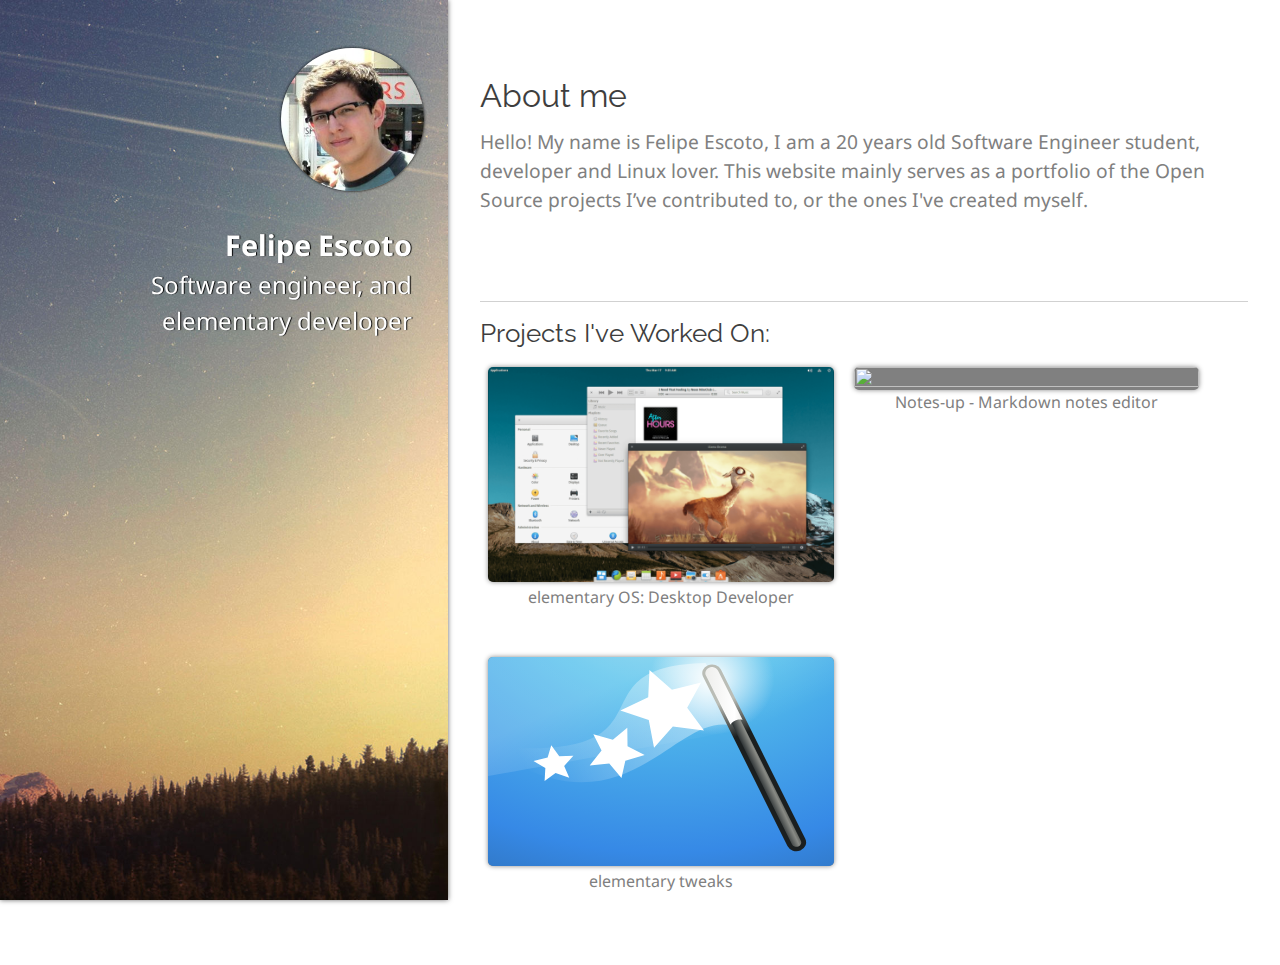
==== index.html @ 6a5de56e "Fixed Notes-up image" ====
<!DOCTYPE HTML>



<html>
<head>
    <title>Felipe Escoto</title>
    <meta charset="utf-8" />
    <meta name="viewport" content="width=device-width, initial-scale=1" />
    <link rel="stylesheet" href="assets/css/main.css" />
</head>
<body>
    <header class="paralax" id="sidebar">
        <img class="avatar" src="images/profile.jpg"/>
        <p> <b>Felipe Escoto</b><br> Software engineer, and elementary developer </p>
    </header>

    <div id="main">
        <!-- Who am i -->
        <section id="who">
            <h1> About me </h1>
            <p> Hello! My name is Felipe Escoto, I am a 20 years old Software Engineer student, developer and Linux lover. This website mainly serves as a portfolio of the Open Source projects I’ve contributed to, or the ones I've created myself.   </p>
        </section> 

        <!-- My projects -->
        <section id="projects">
            <h2> Projects I've Worked On:</h2>

            <div class="item">
                <a href="https://elementary.io">
                    <img src="images/elementary.png"/></a>
                <span class="caption"> elementary OS: Desktop Developer</span>
            </div>

            <div class="item">
                <a href="https://github.com/Philip-Scott/Notes-up">
                    <img src="https://raw.githubusercontent.com/Philip-Scott/Notes-up/c98b2e911dd9bfe424bd66f83ceecf088f46f2df/Screenshot.png"/></a>
                <span class="caption">Notes-up - Markdown notes editor</span>
            </div>

            <div class="item">
                <a href="https://github.com/elementary-tweaks/elementary-tweaks">
                    <img src="images/preferences-desktop-tweaks.svg"/> </a>
                <span class="caption"> elementary tweaks</span>
            </div>
        </section>
    </div>
</body>
</html>
---- assets/css/main.css ----
@import url(https://fonts.googleapis.com/css?family=Raleway);
@import url(https://fonts.googleapis.com/css?family=Noto+Sans);

/* Reset */
html, body, div, span, applet, object, iframe, h1, h2, h3, h4, h5, h6, p, blockquote, pre, a, abbr, acronym, address, big, cite, code, del, dfn, em, img, ins, kbd, q, s, samp, small, strike, strong, sub, sup, tt, var, b, u, i, center, dl, dt, dd, ol, ul, li, fieldset, form, label, legend, table, caption, tbody, tfoot, thead, tr, th, td, article, aside, canvas, details, embed, figure, figcaption, footer, header, hgroup, menu, nav, output, ruby, section, summary, time, mark, audio, video {
		margin: 0;
		padding: 0;
		border: 0;
		font-size: 100%;
		font: inherit;
		vertical-align: baseline;
	}

article, aside, details, figcaption, figure, footer, header, hgroup, menu, nav, section {
		display: block;
	}

	body {
		line-height: 1;
	}

	ol, ul {
		list-style: none;
	}

	blockquote, q {
		quotes: none;
	}

	blockquote:before, blockquote:after, q:before, q:after {
		content: '';
		content: none;
	}

	table {
		border-collapse: collapse;
		border-spacing: 0;
	}

	body {
		-webkit-text-size-adjust: none;
	}

/* Text Styles */

h1 {
    font-size: 2em;
    font-family: Raleway;
    margin-bottom: 0.5em;
    color:rgb(62, 62, 62);
}

h2 {
    font-size: 1.6em;
    font-family: Raleway;
    margin-bottom: 0.5em;
    color:rgb(62, 62, 62);
}

p, .caption {
    font-size: 1.2em;
    font-family: Noto Sans;
    padding-bottom: 2em;
    color: #808080;
    line-height: 1.5;
}




/* Blocks */

/*Sidebar */
#sidebar {
    float: left;
    position: fixed;
    max-width: 35%;
    min-height: 100%;
    height: 100%;
    background: url("background.jpg") right bottom;
    background-size: cover;
    background-repeat: no-repeat;
    box-shadow: 0px 0px 5px #666;
}

#sidebar p {
    font-size: 1.5em;
    margin: 3em 1.5em 1em 4em;
    text-shadow: 1px 0px 1px #000;
    text-align: right;
    color: white;
}

#sidebar b {
    font-size: 1.2em;
    font-weight: bold;
}

@media screen and (max-width: 1200px) {
    #sidebar p {
        font-size: 1.3em;
    }
}

@media screen and (max-width: 980px) {
    #sidebar {
        float: none;
        position: static;
        max-width: 100%;
        height: 100%;
    }

    #sidebar p {
        padding: 3em 1em 0 1em;
        margin: 0 1em 1em 0;
    }
}

footer {
    display: none;
    color: red;
    background-color: darkslategrey;
    background: url("background.jpg") right bottom;
    background-size: cover;
    background-repeat: no-repeat;
}

#main {
    max-width: 60em;
    margin-left: 35%;
    padding: 2em;
    height: 100%;
    min-height: 100%;

}

@media screen and (max-width: 980px) {
    #main {
        max-width: 100%;
        margin-left: 0em;
        margin-right: 0em;
    }

    footer {
        display: block;
    }

    p {
        font-size: 1em;
    }

    h2 {
        font-size: 1.4em;
    }

    section {
        margin 2em;
    }
}

#main section {
    margin-top: 3em;
}

section + section:before {
    margin-bottom: 1em;
    border-top: solid 1px;
    color: #d1d1d1;
    bottom: 0;
    content: '';
    display: inline-block;
    left: 0;
    position: static;
    width: 100%;
}

#who {

}

/* Project Items */
div.item {
    vertical-align: top;
    display: inline-block;
    text-align: center;
    width: 45%;
    margin: 0.5em 0.5em 0.5em 0.5em;
}

.item img {
    width: 100%;
    height: 100%;
    background-color: grey;
    border-radius: 5px;
    box-shadow: 0px 0px 5px #888888;
    border: 1px rgba(255, 106, 106, 0.77);
}

a img:hover {
    box-shadow: 0px 0px 5px 1px #666;
}

.caption {
    display: block;
    font-size: 1em;
}

@media screen and (max-width: 980px) {
    div.item {
        vertical-align: top;
        display: inline-block;
        text-align: center;
        width: 100%;
    }
}

.avatar {
    float: right;
    display: block;
    margin-bottom: 2em;
    margin-left: 100%;
    margin-right: 1.5em;
    margin-top: 3em;
    align-content: flex-end;
    max-width: 32%;
    max-height: 150px;
    width: auto;
    height: auto;
    border: 1px rgba(106, 106, 106, 0.77);
    border-radius: 50%;
    box-shadow: 0px 0px 3px #000;
}
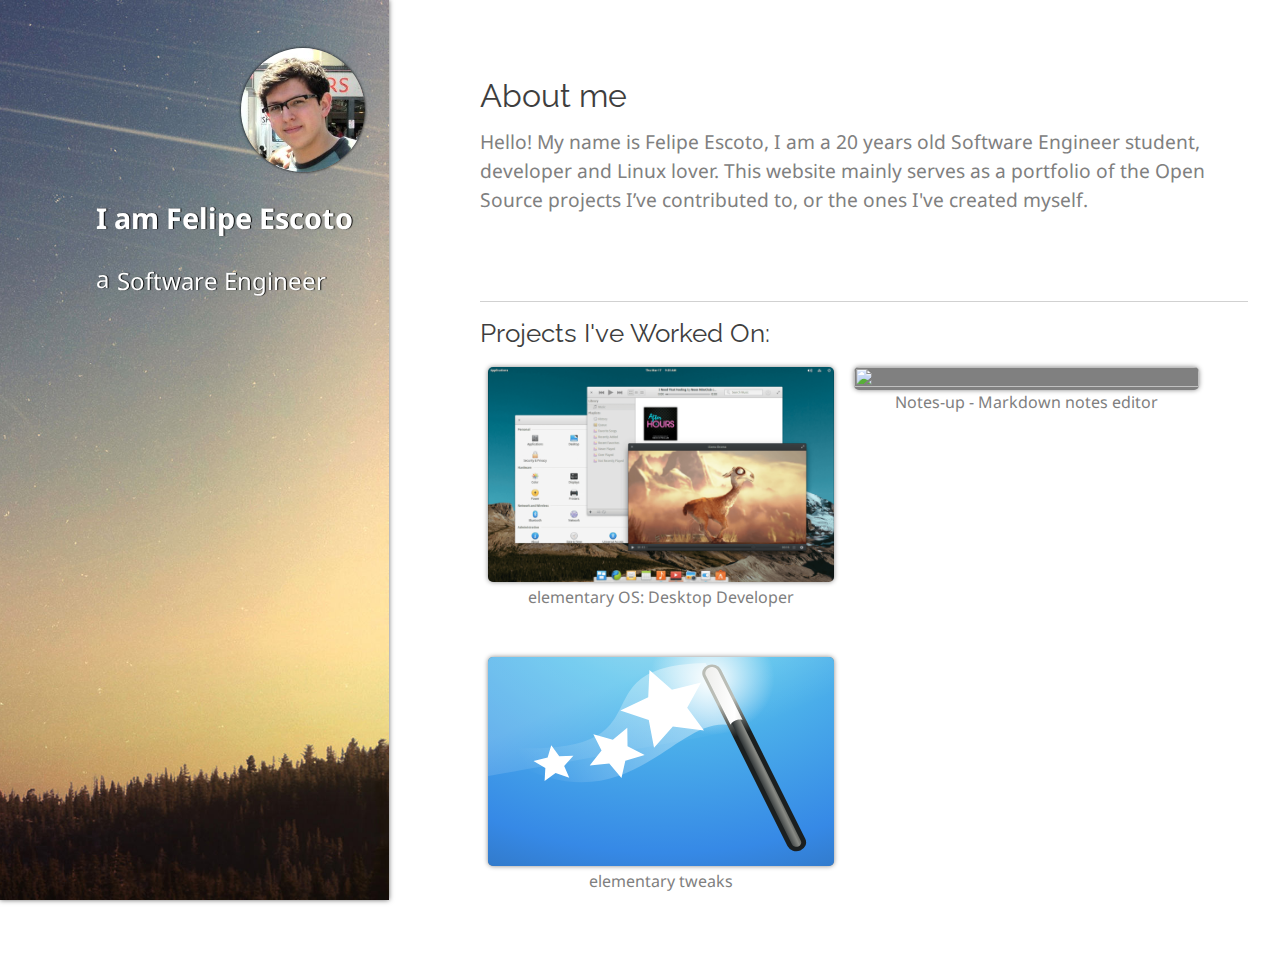
==== commit 0af70006: "Carousel" ====
--- a/index.html
+++ b/index.html
@@ -7,12 +7,26 @@
     <title>Felipe Escoto</title>
     <meta charset="utf-8" />
     <meta name="viewport" content="width=device-width, initial-scale=1" />
-    <link rel="stylesheet" href="assets/css/main.css" />
+    <script src="/assets/js/jquery-1.12.4.min.js"></script>
+    <script type="text/javascript" src="/assets/js/carrusel.js"></script>
+    <link rel="stylesheet" href="/assets/css/animate.css">
+    <link rel="stylesheet" href="/assets/css/main.css" />
 </head>
 <body>
     <header class="paralax" id="sidebar">
-        <img class="avatar" src="images/profile.jpg"/>
-        <p> <b>Felipe Escoto</b><br> Software engineer, and elementary developer </p>
+        <img class="avatar" src="images/profile.jpg"/><div>
+        <b>I am Felipe Escoto</b>
+        </div><div>a
+        <ul id="carousel">
+            <li class="carouselI">Software Engineer</li>
+            <li class="carouselI">Wizeline Engineer</li>
+            <li class="carouselI">App Developer</li>
+        </ul></div>
+        <script>
+            $(document).ready(function() {
+                $('#carousel').carousel("carousel");
+            });
+        </script>
     </header>
 
     <div id="main">
@@ -21,7 +35,8 @@
             <h1> About me </h1>
             <p> Hello! My name is Felipe Escoto, I am a 20 years old Software Engineer student, developer and Linux lover. This website mainly serves as a portfolio of the Open Source projects I’ve contributed to, or the ones I've created myself.   </p>
         </section> 
-
+        
+        
         <!-- My projects -->
         <section id="projects">
             <h2> Projects I've Worked On:</h2>
--- a/assets/css/main.css
+++ b/assets/css/main.css
@@ -11,6 +11,22 @@
 		vertical-align: baseline;
 	}
 
+/* Carrousel */
+#carousel {
+    margin: 0.5em 1.5em 0.8em 0.1em;
+    display: inline-block;
+}
+
+.carouselI {
+    position: absolute;
+    visibility: hidden;
+}
+
+.carouselI.animated {
+    visibility: visible;
+    display: inline-block;
+}
+
 article, aside, details, figcaption, figure, footer, header, hgroup, menu, nav, section {
 		display: block;
 	}
@@ -72,6 +88,7 @@
 
 /*Sidebar */
 #sidebar {
+    font-family: Noto Sans;
     float: left;
     position: fixed;
     max-width: 35%;
@@ -83,12 +100,16 @@
     box-shadow: 0px 0px 5px #666;
 }
 
-#sidebar p {
+#sidebar div {
     font-size: 1.5em;
-    margin: 3em 1.5em 1em 4em;
+    margin: 0.5em 1.5em 1em 4em;
     text-shadow: 1px 0px 1px #000;
-    text-align: right;
+    text-align: left;
     color: white;
+}
+
+#sidebar > #carousel {
+    
 }
 
 #sidebar b {
@@ -97,7 +118,7 @@
 }
 
 @media screen and (max-width: 1200px) {
-    #sidebar p {
+    #sidebar div {
         font-size: 1.3em;
     }
 }
@@ -110,7 +131,7 @@
         height: 100%;
     }
 
-    #sidebar p {
+    #sidebar div {
         padding: 3em 1em 0 1em;
         margin: 0 1em 1em 0;
     }
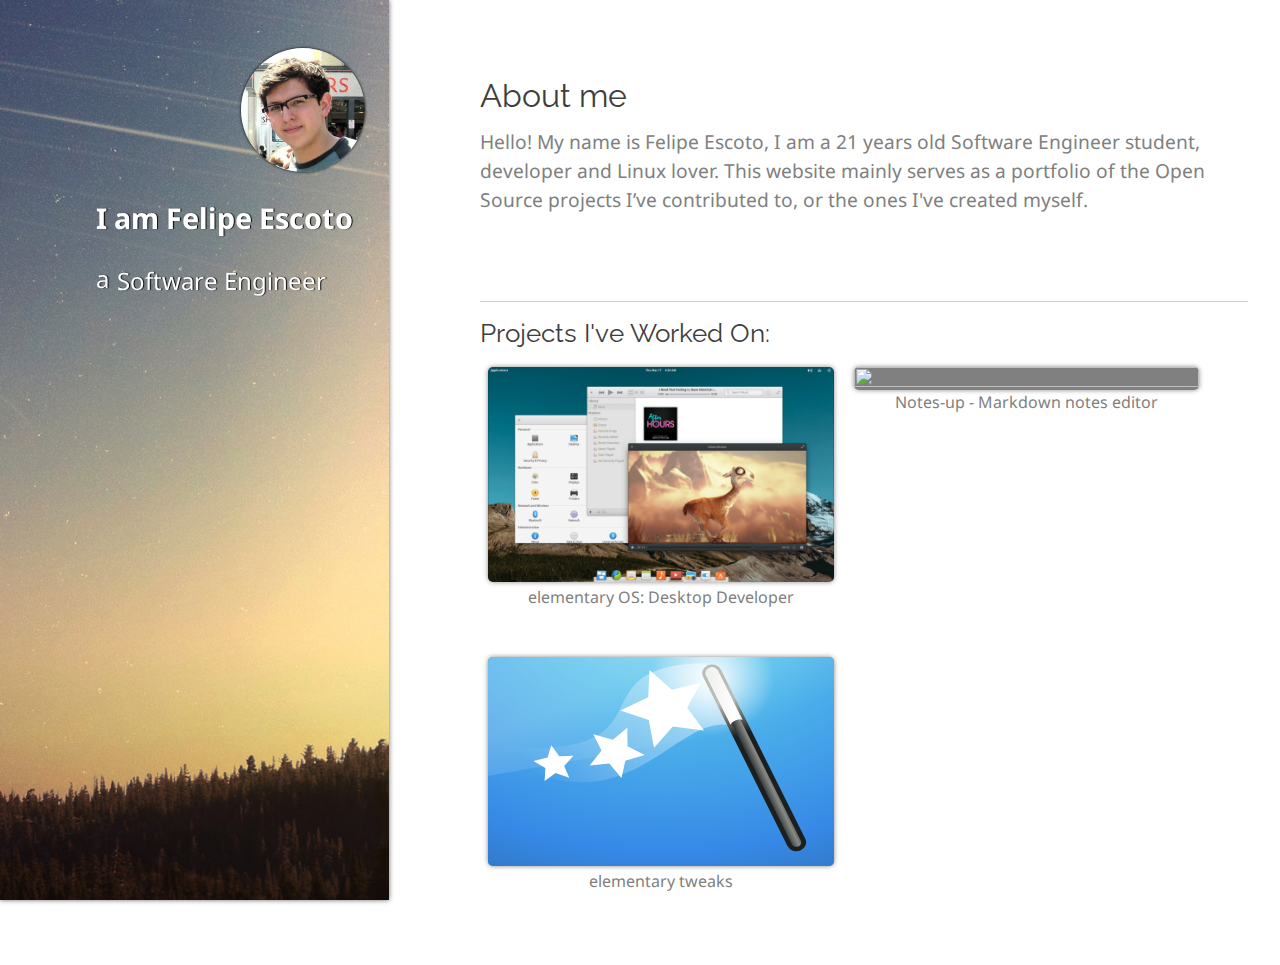
==== commit 0240906c: "Update index.html" ====
--- a/index.html
+++ b/index.html
@@ -33,7 +33,7 @@
         <!-- Who am i -->
         <section id="who">
             <h1> About me </h1>
-            <p> Hello! My name is Felipe Escoto, I am a 20 years old Software Engineer student, developer and Linux lover. This website mainly serves as a portfolio of the Open Source projects I’ve contributed to, or the ones I've created myself.   </p>
+            <p> Hello! My name is Felipe Escoto, I am a 21 years old Software Engineer student, developer and Linux lover. This website mainly serves as a portfolio of the Open Source projects I’ve contributed to, or the ones I've created myself.</p>
         </section> 
         
         
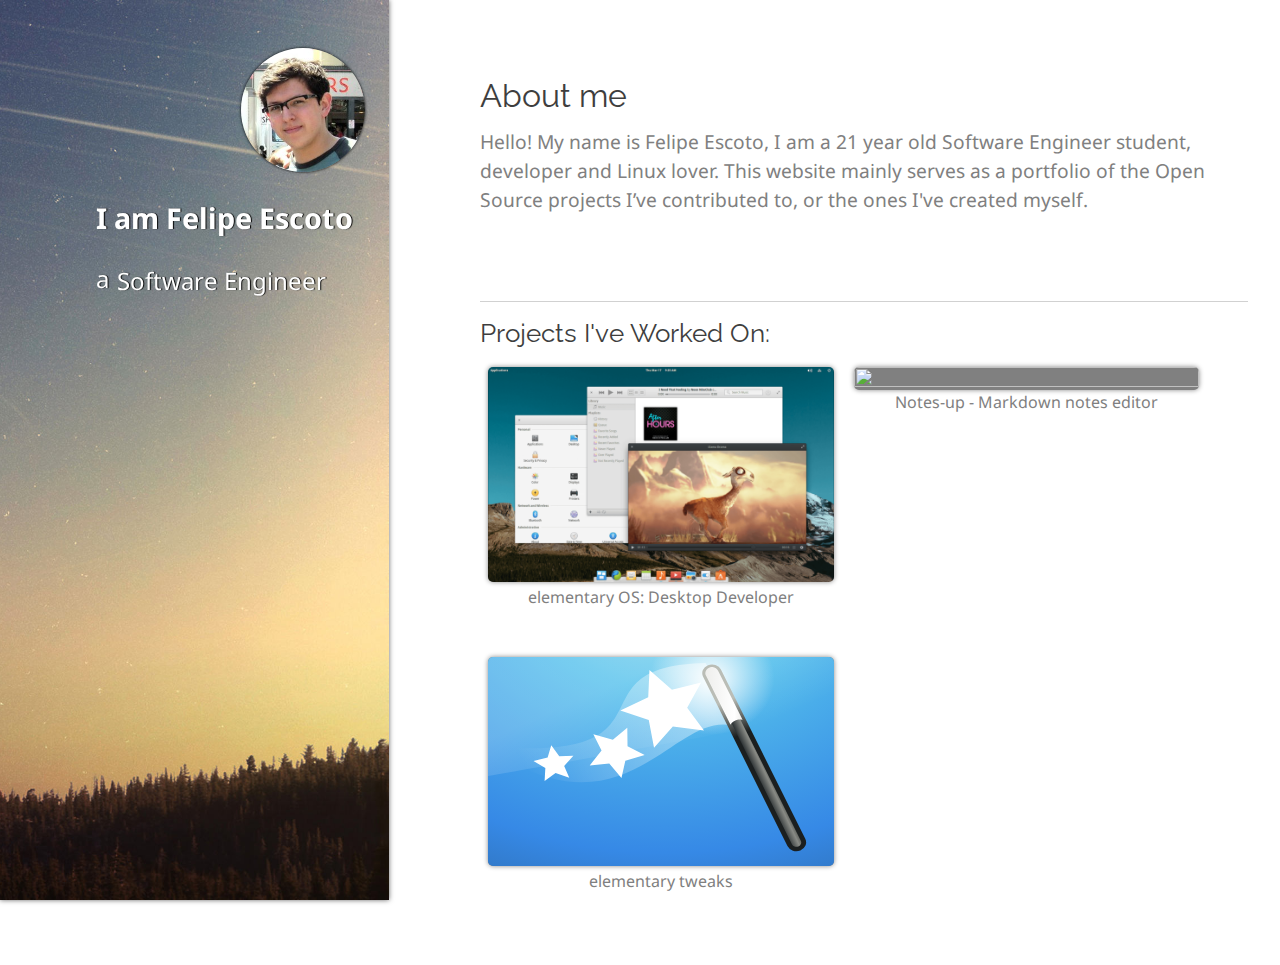
==== commit 424438de: "Update index.html" ====
--- a/index.html
+++ b/index.html
@@ -33,7 +33,7 @@
         <!-- Who am i -->
         <section id="who">
             <h1> About me </h1>
-            <p> Hello! My name is Felipe Escoto, I am a 21 years old Software Engineer student, developer and Linux lover. This website mainly serves as a portfolio of the Open Source projects I’ve contributed to, or the ones I've created myself.</p>
+            <p> Hello! My name is Felipe Escoto, I am a 21 year old Software Engineer student, developer and Linux lover. This website mainly serves as a portfolio of the Open Source projects I’ve contributed to, or the ones I've created myself.</p>
         </section> 
         
         
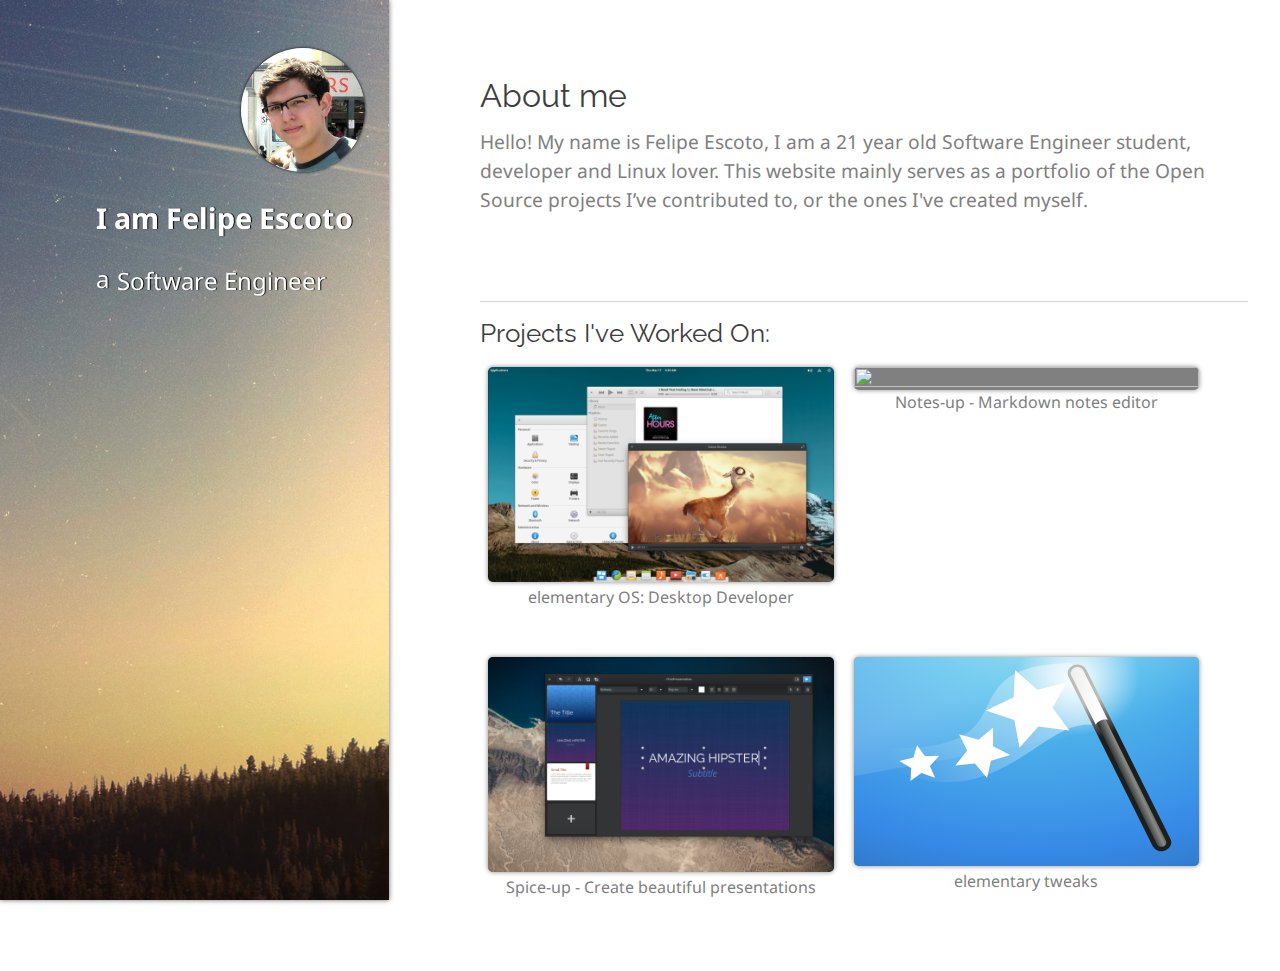
==== commit f216db48: "Add Spice-up to projects" ====
--- a/index.html
+++ b/index.html
@@ -53,6 +53,12 @@
                 <span class="caption">Notes-up - Markdown notes editor</span>
             </div>
 
+           <div class="item">
+                <a href="https://github.com/Philip-Scott/Spice-up">
+                    <img src="images/Spice-up.png"/></a>
+                <span class="caption">Spice-up - Create beautiful presentations</span>
+            </div>
+           
             <div class="item">
                 <a href="https://github.com/elementary-tweaks/elementary-tweaks">
                     <img src="images/preferences-desktop-tweaks.svg"/> </a>
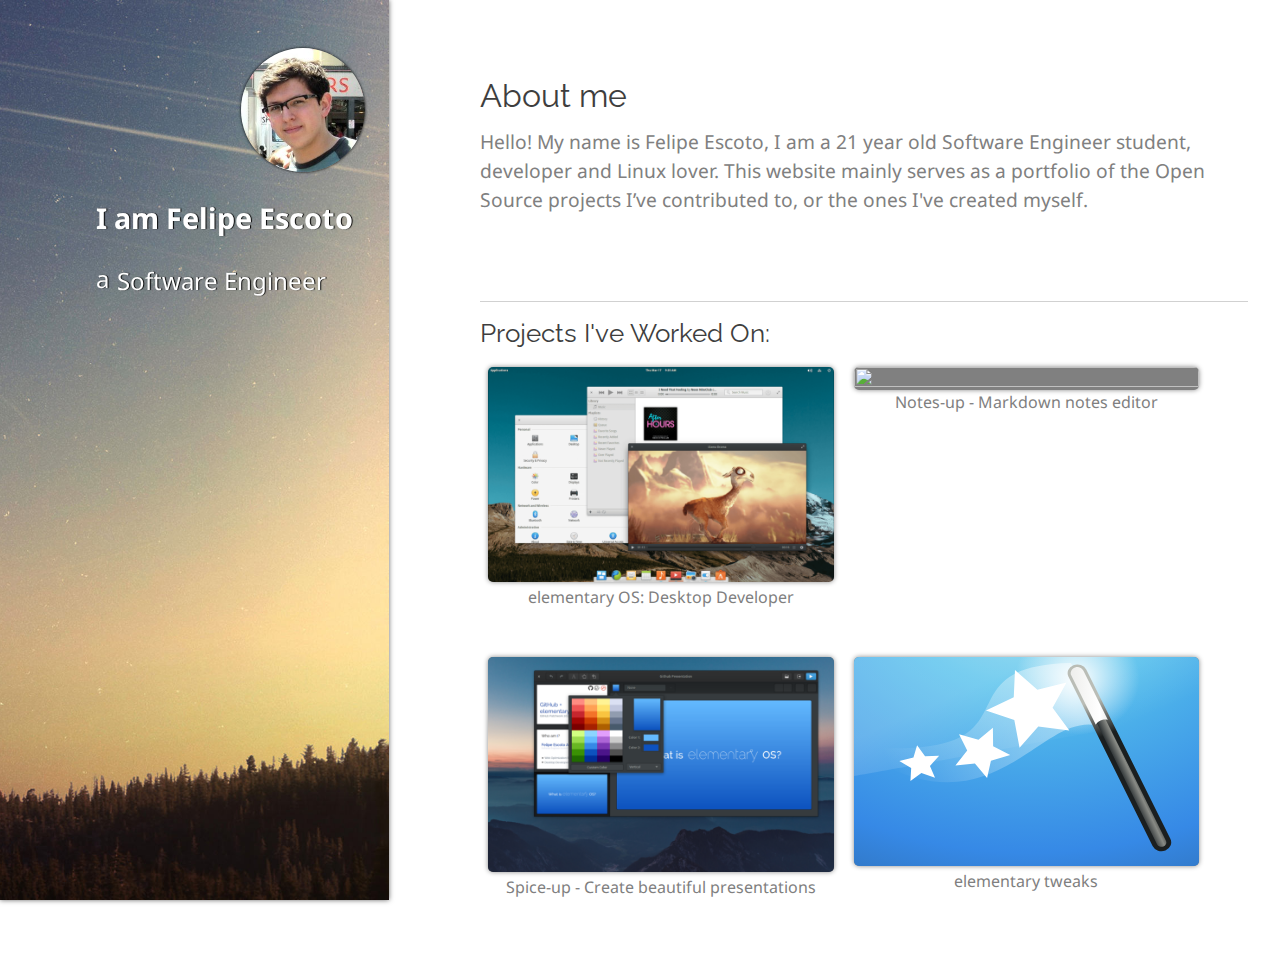
==== commit b1dc19b9: "Update Spice-Up on main page" ====
--- a/index.html
+++ b/index.html
@@ -34,9 +34,8 @@
         <section id="who">
             <h1> About me </h1>
             <p> Hello! My name is Felipe Escoto, I am a 21 year old Software Engineer student, developer and Linux lover. This website mainly serves as a portfolio of the Open Source projects I’ve contributed to, or the ones I've created myself.</p>
-        </section> 
-        
-        
+        </section>
+
         <!-- My projects -->
         <section id="projects">
             <h2> Projects I've Worked On:</h2>
@@ -54,11 +53,11 @@
             </div>
 
            <div class="item">
-                <a href="https://github.com/Philip-Scott/Spice-up">
+                <a href="http://philip-scott.github.io/spice-up/">
                     <img src="images/Spice-up.png"/></a>
                 <span class="caption">Spice-up - Create beautiful presentations</span>
             </div>
-           
+
             <div class="item">
                 <a href="https://github.com/elementary-tweaks/elementary-tweaks">
                     <img src="images/preferences-desktop-tweaks.svg"/> </a>
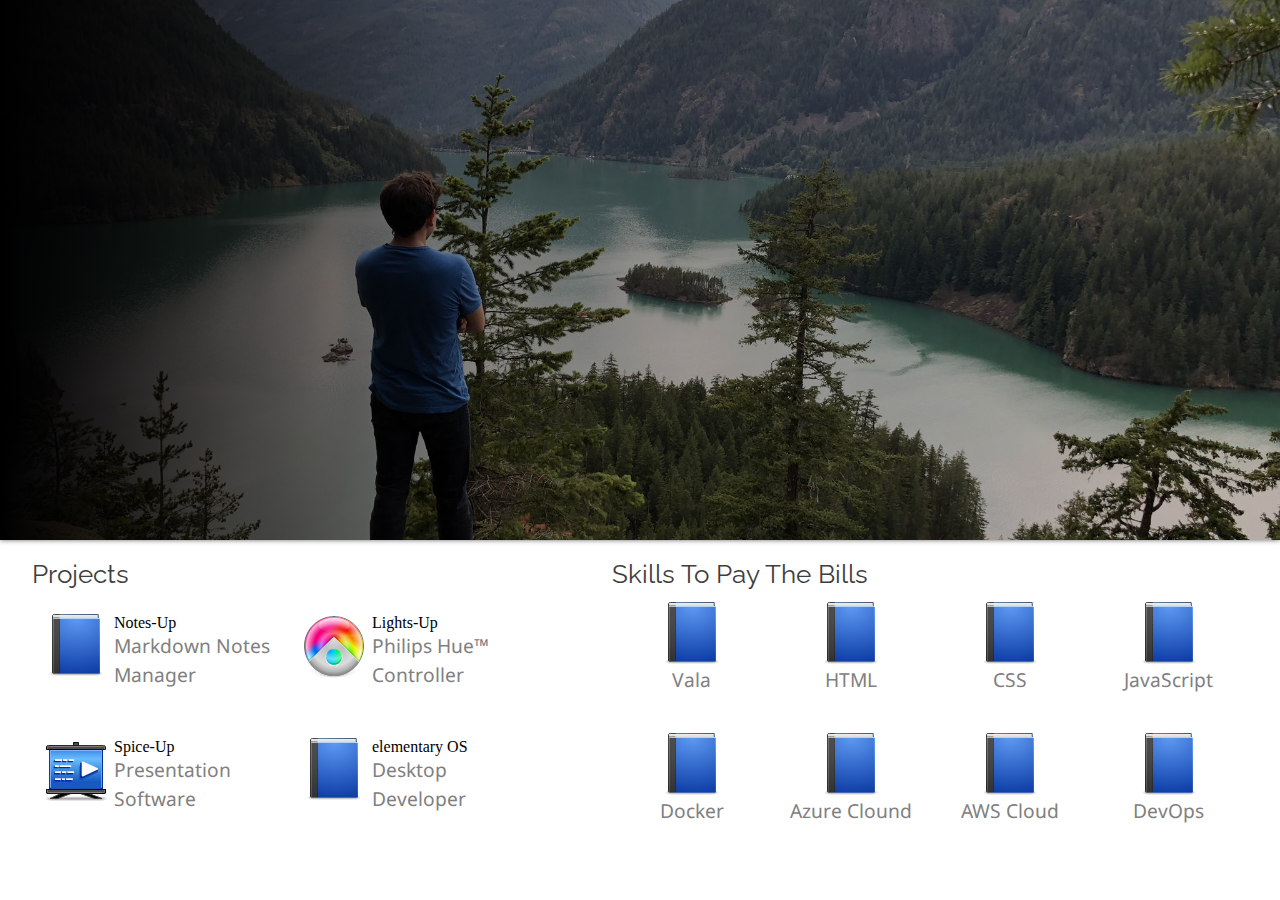
==== commit 54eda2f8: "Layout Re-design" ====
--- a/index.html
+++ b/index.html
@@ -1,69 +1,141 @@
-<!DOCTYPE HTML>
-
-
-
+<!DOCTYPE html>
 <html>
-<head>
+  <head>
     <title>Felipe Escoto</title>
     <meta charset="utf-8" />
     <meta name="viewport" content="width=device-width, initial-scale=1" />
-    <script src="/assets/js/jquery-1.12.4.min.js"></script>
-    <script type="text/javascript" src="/assets/js/carrusel.js"></script>
-    <link rel="stylesheet" href="/assets/css/animate.css">
+    <link rel="stylesheet" href="/assets/css/animate.css" />
     <link rel="stylesheet" href="/assets/css/main.css" />
-</head>
-<body>
-    <header class="paralax" id="sidebar">
-        <img class="avatar" src="images/profile.jpg"/><div>
-        <b>I am Felipe Escoto</b>
-        </div><div>a
-        <ul id="carousel">
-            <li class="carouselI">Software Engineer</li>
-            <li class="carouselI">Wizeline Engineer</li>
-            <li class="carouselI">App Developer</li>
-        </ul></div>
-        <script>
-            $(document).ready(function() {
-                $('#carousel').carousel("carousel");
-            });
-        </script>
-    </header>
+  </head>
+  <body>
+    <div class="grid-container">
+      <div class="header">
 
-    <div id="main">
-        <!-- Who am i -->
-        <section id="who">
-            <h1> About me </h1>
-            <p> Hello! My name is Felipe Escoto, I am a 21 year old Software Engineer student, developer and Linux lover. This website mainly serves as a portfolio of the Open Source projects I’ve contributed to, or the ones I've created myself.</p>
-        </section>
-
-        <!-- My projects -->
-        <section id="projects">
-            <h2> Projects I've Worked On:</h2>
-
-            <div class="item">
-                <a href="https://elementary.io">
-                    <img src="images/elementary.png"/></a>
-                <span class="caption"> elementary OS: Desktop Developer</span>
-            </div>
-
-            <div class="item">
-                <a href="https://github.com/Philip-Scott/Notes-up">
-                    <img src="https://raw.githubusercontent.com/Philip-Scott/Notes-up/c98b2e911dd9bfe424bd66f83ceecf088f46f2df/Screenshot.png"/></a>
-                <span class="caption">Notes-up - Markdown notes editor</span>
-            </div>
-
-           <div class="item">
-                <a href="http://philip-scott.github.io/spice-up/">
-                    <img src="images/Spice-up.png"/></a>
-                <span class="caption">Spice-up - Create beautiful presentations</span>
-            </div>
-
-            <div class="item">
-                <a href="https://github.com/elementary-tweaks/elementary-tweaks">
-                    <img src="images/preferences-desktop-tweaks.svg"/> </a>
-                <span class="caption"> elementary tweaks</span>
-            </div>
-        </section>
+      </div>
+      <!-- Projects Section -->
+      <div class="grid-item-1">
+        <h2>Projects</h2>
+        <div class="projects-container flexbox">
+          <span class="project">
+            <img class="image"
+              src="/assets/icons/com.github.philip-scott.notes-up.svg"
+              alt=""
+            >
+            <span class="text">
+              <h4>Notes-Up</h4>
+              <p>Markdown Notes Manager</p>
+            </span>
+          </span>
+          <span class="project">
+            <img class="image"
+              src="/assets/icons/com.github.philip-scott.lights-up.svg"
+              alt=""
+            >
+            <span class="text">
+              <h4>Lights-Up</h4>
+              <p>Philips Hue™ Controller</p>
+            </span>
+          </span>
+          <span class="project">
+            <img class="image"
+              src="/assets/icons/com.github.philip-scott.spice-up.svg"
+              alt=""
+            >
+            <span class="text">
+              <h4>Spice-Up</h4>
+              <p>Presentation Software</p>
+            </span>
+          </span>
+          <span class="project">
+            <img class="image"
+              src="/assets/icons/com.github.philip-scott.notes-up.svg"
+              alt=""
+            >
+            <span class="text">
+              <h4>elementary OS</h4>
+              <p>Desktop Developer</p>
+            </span>
+          </span>
+        </div>
+      </div>
+      <!-- Skills Block -->
+      <div class="grid-item-2">
+        <h2>Skills To Pay The Bills</h2>
+        <div class="skills-container flexbox">
+          <span class="skill">
+            <img class="image"
+              src="/assets/icons/com.github.philip-scott.notes-up.svg"
+              alt=""
+            >
+            <span class="text">
+              <p>Vala</p>
+            </span>
+          </span>
+          <span class="skill">
+            <img class="image"
+              src="/assets/icons/com.github.philip-scott.notes-up.svg"
+              alt=""
+            >
+            <span class="text">
+              <p>HTML</p>
+            </span>
+          </span>
+          <span class="skill">
+            <img class="image"
+              src="/assets/icons/com.github.philip-scott.notes-up.svg"
+              alt=""
+            >
+            <span class="text">
+              <p>CSS</p>
+            </span>
+          </span>
+          <span class="skill">
+            <img class="image"
+              src="/assets/icons/com.github.philip-scott.notes-up.svg"
+              alt=""
+            >
+            <span class="text">
+              <p>JavaScript</p>
+            </span>
+          </span>
+          <span class="skill">
+            <img class="image"
+              src="/assets/icons/com.github.philip-scott.notes-up.svg"
+              alt=""
+            >
+            <span class="text">
+              <p>Docker</p>
+            </span>
+          </span>
+          <span class="skill">
+            <img class="image"
+              src="/assets/icons/com.github.philip-scott.notes-up.svg"
+              alt=""
+            >
+            <span class="text">
+              <p>Azure Clound</p>
+            </span>
+          </span>
+          <span class="skill">
+            <img class="image"
+              src="/assets/icons/com.github.philip-scott.notes-up.svg"
+              alt=""
+            >
+            <span class="text">
+              <p>AWS Cloud</p>
+            </span>
+          </span>
+          <span class="skill">
+            <img class="image"
+              src="/assets/icons/com.github.philip-scott.notes-up.svg"
+              alt=""
+            >
+            <span class="text">
+              <p>DevOps</p>
+            </span>
+          </span>
+        </div>
+      </div>
     </div>
-</body>
+  </body>
 </html>
--- a/assets/css/main.css
+++ b/assets/css/main.css
@@ -8,54 +8,11 @@
 		border: 0;
 		font-size: 100%;
 		font: inherit;
-		vertical-align: baseline;
+        vertical-align: baseline;
+        box-sizing: border-box;
 	}
 
-/* Carrousel */
-#carousel {
-    margin: 0.5em 1.5em 0.8em 0.1em;
-    display: inline-block;
-}
 
-.carouselI {
-    position: absolute;
-    visibility: hidden;
-}
-
-.carouselI.animated {
-    visibility: visible;
-    display: inline-block;
-}
-
-article, aside, details, figcaption, figure, footer, header, hgroup, menu, nav, section {
-		display: block;
-	}
-
-	body {
-		line-height: 1;
-	}
-
-	ol, ul {
-		list-style: none;
-	}
-
-	blockquote, q {
-		quotes: none;
-	}
-
-	blockquote:before, blockquote:after, q:before, q:after {
-		content: '';
-		content: none;
-	}
-
-	table {
-		border-collapse: collapse;
-		border-spacing: 0;
-	}
-
-	body {
-		-webkit-text-size-adjust: none;
-	}
 
 /* Text Styles */
 
@@ -81,47 +38,16 @@
     line-height: 1.5;
 }
 
-
-
-
-/* Blocks */
-
 /*Sidebar */
-#sidebar {
+.header {
     font-family: Noto Sans;
-    float: left;
-    position: fixed;
-    max-width: 35%;
-    min-height: 100%;
-    height: 100%;
-    background: url("background.jpg") right bottom;
+    height: 60vh;
+    background: linear-gradient(90deg, #000001 0%, rgba(0, 0, 0, 0.43) 34.69%, rgba(0, 0, 0, 0.24) 100%), url("background.jpg") center;
     background-size: cover;
     background-repeat: no-repeat;
     box-shadow: 0px 0px 5px #666;
 }
 
-#sidebar div {
-    font-size: 1.5em;
-    margin: 0.5em 1.5em 1em 4em;
-    text-shadow: 1px 0px 1px #000;
-    text-align: left;
-    color: white;
-}
-
-#sidebar > #carousel {
-    
-}
-
-#sidebar b {
-    font-size: 1.2em;
-    font-weight: bold;
-}
-
-@media screen and (max-width: 1200px) {
-    #sidebar div {
-        font-size: 1.3em;
-    }
-}
 
 @media screen and (max-width: 980px) {
     #sidebar {
@@ -137,117 +63,66 @@
     }
 }
 
-footer {
-    display: none;
-    color: red;
-    background-color: darkslategrey;
-    background: url("background.jpg") right bottom;
-    background-size: cover;
-    background-repeat: no-repeat;
+/* Layout */
+
+.grid-container {
+    height: 100vh;
+    display: grid;
 }
 
-#main {
-    max-width: 60em;
-    margin-left: 35%;
-    padding: 2em;
-    height: 100%;
-    min-height: 100%;
 
+.header {
+    grid-column-start: 1;
+    grid-column-end: 6;
 }
 
-@media screen and (max-width: 980px) {
-    #main {
-        max-width: 100%;
-        margin-left: 0em;
-        margin-right: 0em;
-    }
-
-    footer {
-        display: block;
-    }
-
-    p {
-        font-size: 1em;
-    }
-
-    h2 {
-        font-size: 1.4em;
-    }
-
-    section {
-        margin 2em;
-    }
+.grid-item-1 {
+    grid-column-start: 1;
+    grid-column-end: 2;
+    margin: 32px;
+    margin-top: 16px;
 }
 
-#main section {
-    margin-top: 3em;
+.grid-item-2 {
+    grid-column-start: 2;
+    grid-column-end: 6;
+    margin: 32px;
+    margin-top: 16px;
 }
 
-section + section:before {
-    margin-bottom: 1em;
-    border-top: solid 1px;
-    color: #d1d1d1;
-    bottom: 0;
-    content: '';
-    display: inline-block;
-    left: 0;
-    position: static;
-    width: 100%;
+.flexbox {
+    display: flex;
+    flex-wrap: wrap;
 }
 
-#who {
-
+.project {
+    flex: 1 0 40%;
+    display: flex;
+    flex-direction: row;
+    align-content: center;
+    padding: 12px;
+    margin-bottom: 24px;
 }
 
-/* Project Items */
-div.item {
-    vertical-align: top;
-    display: inline-block;
-    text-align: center;
-    width: 45%;
-    margin: 0.5em 0.5em 0.5em 0.5em;
+.project .text {
+    align-self: center;
+    margin-left: 6px;
 }
 
-.item img {
-    width: 100%;
-    height: 100%;
-    background-color: grey;
-    border-radius: 5px;
-    box-shadow: 0px 0px 5px #888888;
-    border: 1px rgba(255, 106, 106, 0.77);
+.project p {
+    padding-bottom: 0px;
 }
 
-a img:hover {
-    box-shadow: 0px 0px 5px 1px #666;
+.skill {
+    flex: 1 0 23%;
+    display: flex;
+    flex-direction: column;
+    align-items: center;
 }
 
-.caption {
-    display: block;
-    font-size: 1em;
+.image {
+    height: 64px;
+    width: 64px;
+    min-height: 64px;
+    min-width: 64px;
 }
-
-@media screen and (max-width: 980px) {
-    div.item {
-        vertical-align: top;
-        display: inline-block;
-        text-align: center;
-        width: 100%;
-    }
-}
-
-.avatar {
-    float: right;
-    display: block;
-    margin-bottom: 2em;
-    margin-left: 100%;
-    margin-right: 1.5em;
-    margin-top: 3em;
-    align-content: flex-end;
-    max-width: 32%;
-    max-height: 150px;
-    width: auto;
-    height: auto;
-    border: 1px rgba(106, 106, 106, 0.77);
-    border-radius: 50%;
-    box-shadow: 0px 0px 3px #000;
-}
